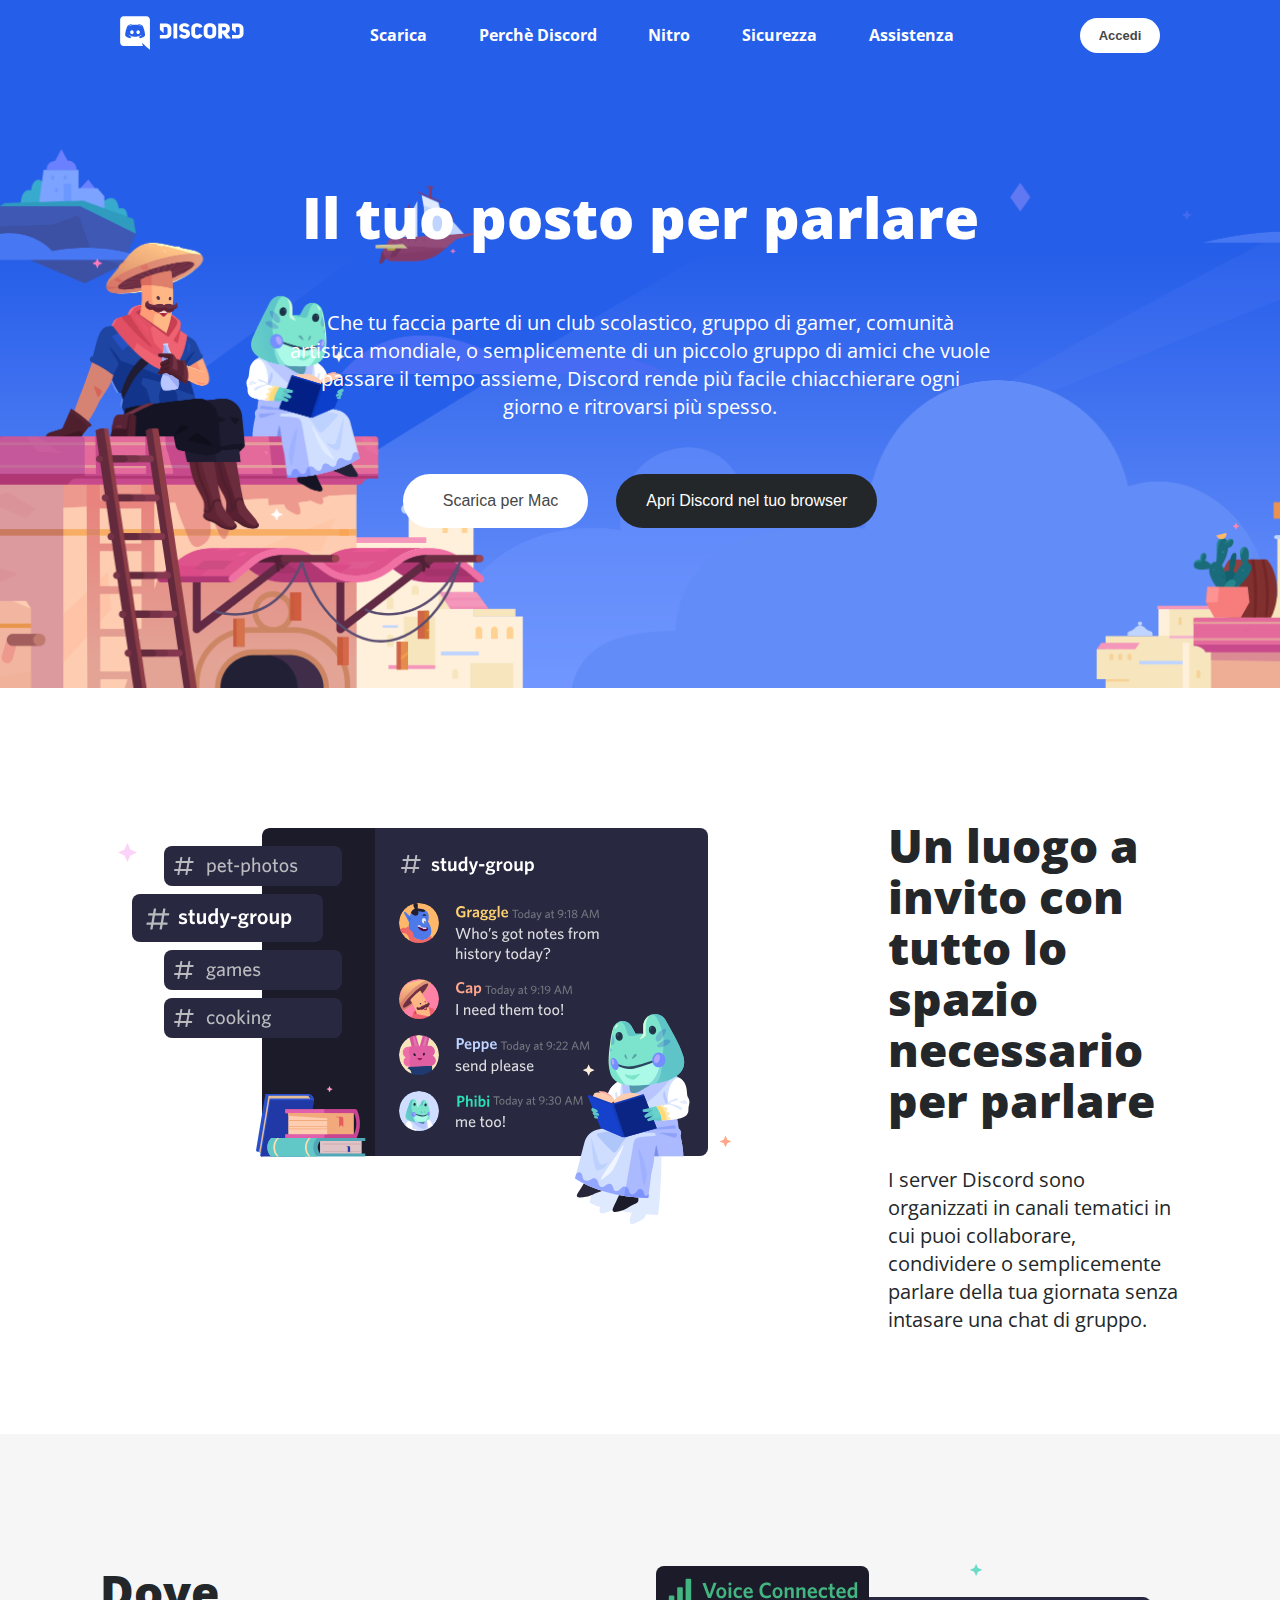
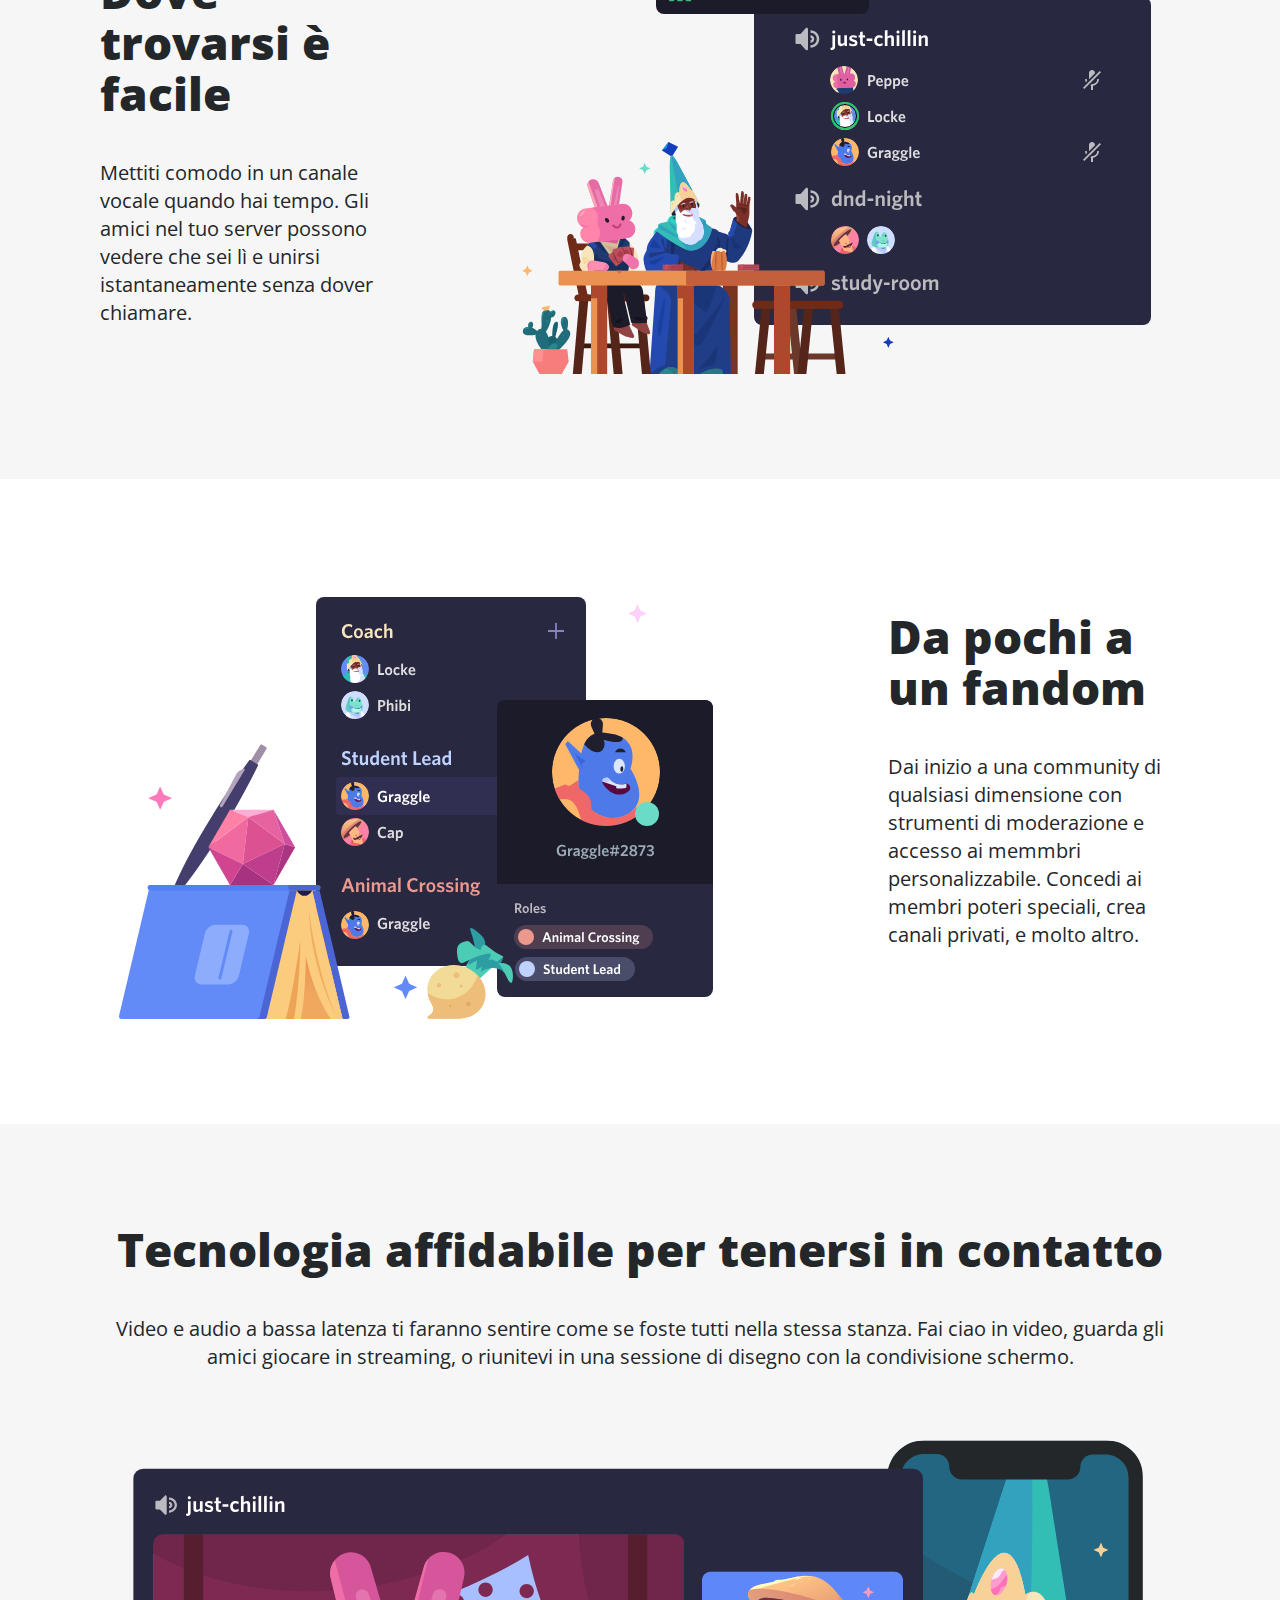
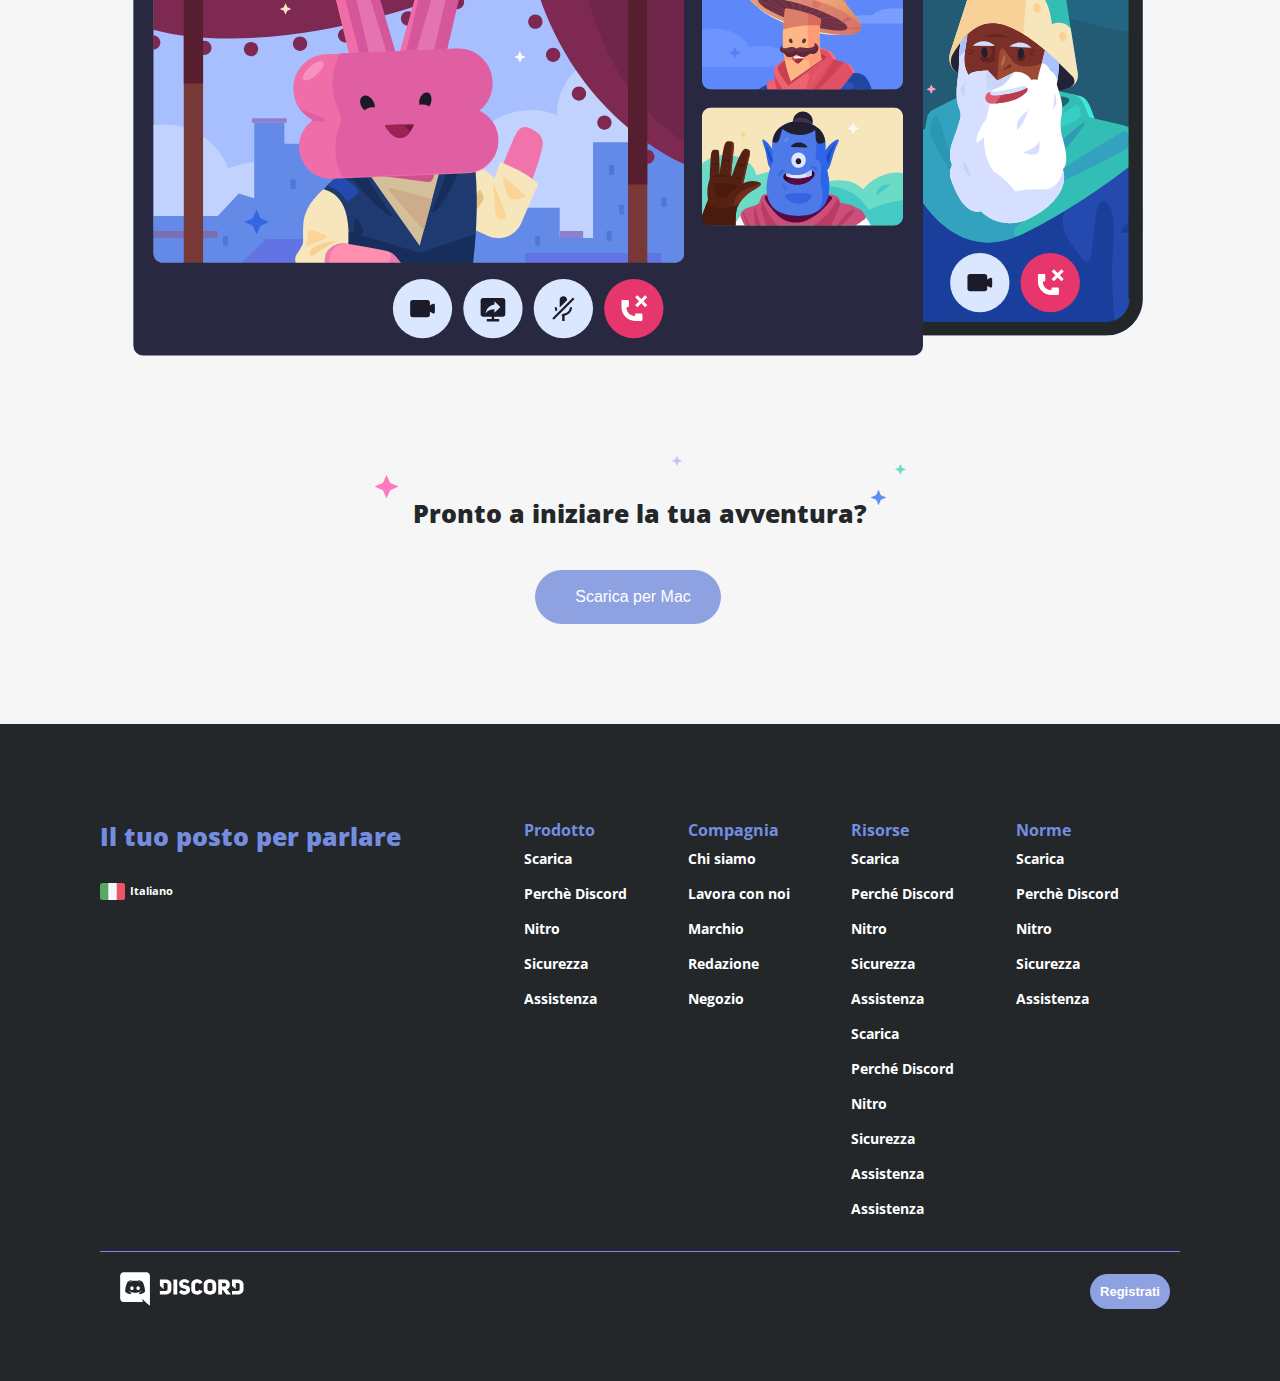
==== bonus/index.html @ 209de82b "add_inizioBonus onde" ====
<!DOCTYPE html>
<html lang="en">
  <head>
    <meta charset="UTF-8" />
    <meta http-equiv="X-UA-Compatible" content="IE=edge" />
    <meta name="viewport" content="width=device-width, initial-scale=1.0" />
    <link rel="stylesheet" href="css/style.css" />
    <link href="https://fonts.cdnfonts.com/css/whitney-2" rel="stylesheet">
    <link rel="preconnect" href="https://fonts.googleapis.com">
    <link rel="preconnect" href="https://fonts.gstatic.com" crossorigin>
    <link href="https://fonts.googleapis.com/css2?family=Open+Sans:ital,wght@0,300;0,400;0,500;0,600;0,700;0,800;1,300;1,400;1,500;1,600;1,700;1,800&display=swap" rel="stylesheet">
    <link rel="stylesheet" href="https://cdnjs.cloudflare.com/ajax/libs/font-awesome/6.2.0/css/all.min.css" integrity="sha512-xh6O/CkQoPOWDdYTDqeRdPCVd1SpvCA9XXcUnZS2FmJNp1coAFzvtCN9BmamE+4aHK8yyUHUSCcJHgXloTyT2A==" crossorigin="anonymous" referrerpolicy="no-referrer" />
    <title>Struttura Discord</title>
  </head>
  <body>
    <div class="main-container">

      <nav>
        <div class="contenitoreNav contenitoreRiferimento">
          <!-- <div class="contenitoreNav"> -->

            <div class="logo"><img src="img/logo.svg" alt="Logo"></div>
            <div class="menu">
              <ul>
                <li><a href="#">Scarica</a></li>
                <li><a href="#">Perchè Discord</a></li>
                <li><a href="#">Nitro</a></li>
                <li><a href="#">Sicurezza</a></li>
                <li><a href="#">Assistenza</a></li>
              </ul>
            </div>
            <div class="login"><button class="btn-nav btnOne" type="button">Accedi</button></div>
        </div>
      </nav>

        <!-- Inizio header -->
        <header>
          <div class="bigHeader">
            <div class="minHeader contenitoreRiferimento">
              <div class="minHeader_contenuto">
                <h1>Il tuo posto per parlare</h1>
                <p>Che tu faccia parte di un club scolastico, gruppo di gamer, comunità artistica mondiale, o semplicemente di un piccolo gruppo di amici che vuole passare il tempo assieme, Discord rende più facile chiacchierare ogni giorno e ritrovarsi più spesso.</p>
                <button class="btn-headerWhite btnTwo" type="button"><i class="fas fa-long-arrow-alt-down"></i>Scarica per Mac</button>
                <button class="btn-headerDark btnTwo" type="button">Apri Discord nel tuo browser</button>
              </div>
            </div>
          </div>
        </header>
        <!-- Fine header -->

        <!-- Inizio main -->
        <main>
          <!-- Inizio sezione Uno -->
          <section class="sezione-uno display-flex">
            <div class="sezione-container contenitoreRiferimento">
              <div class="sezione_immagine">
                <img src="img/item1.svg" alt="imgSezioneUno">
              </div>
              <div class="sezione_testo">
                <h2>Un luogo a invito con tutto lo spazio necessario per parlare</h2>
                <p>I server Discord sono organizzati in canali tematici in cui puoi collaborare, condividere o semplicemente parlare della tua giornata senza intasare una chat di gruppo.</p>
              </div>
            </div>
          </section>
          <!-- Fine sezione Uno -->

          <!-- Inizio sezione Due -->
          <section class="sezione-due display-flex">
            <div class="sezione-container contenitoreRiferimento">
              <div class="sezione_testo">
                <h2>Dove trovarsi è facile</h2>
                <p>Mettiti comodo in un canale vocale quando hai tempo. Gli amici nel tuo server possono vedere che sei lì e unirsi istantaneamente senza dover chiamare.</p>              
              </div>
              <div class="sezione_immagine">
                <img src="img/item2.svg" alt="imgSezioneDue">
              </div>
            </div>
          </section>
          <!-- Fine sezione Due -->

          <!-- Inizio sezione Tre -->
          <section class="sezione-tre display-flex">
            <div class="sezione-container contenitoreRiferimento">
              <div class="sezione_immagine">
                <img src="img/item3.svg" alt="imgSezioneTre">
              </div>
              <div class="sezione_testo">
                <h2>Da pochi a un fandom</h2>
                <p>Dai inizio a una community di qualsiasi dimensione con strumenti di moderazione e accesso ai memmbri personalizzabile. Concedi ai membri poteri speciali, crea canali privati, e molto altro.</p>
              </div>
            </div>
          </section>
          <!-- Fine sezione Tre -->

          <!-- Inizio sezione Quattro -->
          <section class="sezione-quattro display-flex">
            <div class="sezione-container contenitoreRiferimento">
              <div class="sezioneQuattro_contenuto">
                <div class="sezione_testo_sezioneQuattro">
                  <h2>Tecnologia affidabile per tenersi in contatto</h2>
                  <p>Video e audio a bassa latenza ti faranno sentire come se foste tutti nella stessa stanza. Fai ciao in video, guarda gli amici giocare in streaming, o riunitevi in una sessione di disegno con la condivisione schermo.</p>
                </div>
                <div class="sezione_immaginesezioneQuattro">
                  <img src="img/item4-big.svg" alt="imgSezioneTre">
                </div>
              </div>
            </div>
          </section>
          <!-- Fine sezione Quattro -->
          <section class="cta">
            <h3 class="h3SfondoStelle">Pronto a iniziare la tua avventura?</h3>
            <button class="btn-headerWhite btnCta btnTwo" type="button"><i class="fas fa-long-arrow-alt-down"></i>Scarica per Mac</button>
          </section>

        </main>
        <!-- Fine main -->

        <!-- Inizio Footer -->
        <footer>
          <section class="footer display-flex">
            <div class="sezione-container contenitoreRiferimento">
              <div class="footer-uno box">
                <h3>Il tuo posto per parlare</h3>
                <div class="Lingua">
                  <img src="img/ita.png" class="BandieraImg" alt="Bandiera italia"><span>Italiano <i class="fa-solid fa-chevron-down"></i></span>
                </div>
                <div class="social">
                  <i class="fa-brands fa-twitter"></i>
                  <i class="fa-brands fa-instagram"></i>
                  <i class="fa-brands fa-facebook"></i>
                  <i class="fa-brands fa-youtube"></i>
                </div>
              </div>
              <div class="footer-due box">
                <h4>Prodotto</h4>
                <ul>
                  <li><a href="#">Scarica</a></li>
                  <li><a href="#">Perchè Discord</a></li>
                  <li><a href="#">Nitro</a></li>
                  <li><a href="#">Sicurezza</a></li>
                  <li><a href="#">Assistenza</a></li>
                </ul>
              </div>
              <div class="footer-tre box">
                <h4>Compagnia</h4>
                <ul>
                  <li><a href="#">Chi siamo</a></li>
                  <li><a href="#">Lavora con noi</a></li>
                  <li><a href="#">Marchio</a></li>
                  <li><a href="#">Redazione</a></li>
                  <li><a href="#">Negozio</a></li>
                </ul>
              </div>
              <div class="footer-quattro box">
                <h4>Risorse</h4>
                <ul>
                  <li><a href="#">Scarica</a></li>
                  <li><a href="#">Perché Discord</a></li>
                  <li><a href="#">Nitro</a></li>
                  <li><a href="#">Sicurezza</a></li>
                  <li><a href="#">Assistenza</a></li>
                  <li><a href="#">Scarica</a></li>
                  <li><a href="#">Perché Discord</a></li>
                  <li><a href="#">Nitro</a></li>
                  <li><a href="#">Sicurezza</a></li>
                  <li><a href="#">Assistenza</a></li>
                  <li><a href="#">Assistenza</a></li>
                </ul>
              </div>
              <div class="footer-cinque box">
                <h4>Norme</h4>
                <ul>
                  <li><a href="#">Scarica</a></li>
                  <li><a href="#">Perchè Discord</a></li>
                  <li><a href="#">Nitro</a></li>
                  <li><a href="#">Sicurezza</a></li>
                  <li><a href="#">Assistenza</a></li>
                </ul>
              </div>
            </div>
          </section>

          <section class="footer-logo">
            <div class="sezione-container-footer contenitoreRiferimento">
              <div class="contenuto-footer-logo">
                <div class="logo-footer">
                  <img src="img/logo.svg" alt="Logo">
                </div>
                <div class="bottone-footer"><button class="btn-footer-min btnOne" type="button">Registrati</button></div>
              </div>
            </div>
          </section>
        </footer>
        <!-- Fine Footer -->
      </div>
    </div>
  </body>
</html>
---- bonus/css/style.css ----
/* RESET */
* {
  padding: 0;
  margin: 0;
  box-sizing: border-box;
}

body {
  font-family: "Whitney", sans-serif;
  font-family: "Whitney Semibold", sans-serif;
  font-family: "Whitney Book", sans-serif;
  font-family: "Whitney Light", sans-serif;
  font-family: "Open Sans", sans-serif;
}

h2 {
  font-size: 46px;
  font-weight: 900;
  line-height: 51px;
  padding-bottom: 40px;
  color: #23272a;
}

p {
  line-height: 28px;
  font-size: 20px;
  color: #23272a;
}

.contenitoreRiferimento {
  max-width: 1080px;
  margin: 0 auto;
}

h3 {
  font-size: 25px;
  color: #23272a;
  font-weight: 800;
}

/* NAV */
nav {
  height: 70px;
  background-color: #255ee9;
  display: flex;
  justify-content: center;
  align-items: center;
}

.contenitoreNav {
  width: 100%;
  display: flex;
  justify-content: space-between;
  align-items: center;
}

.logo {
  padding-left: 20px;
  flex-grow: 1;
}

.menu {
  flex-grow: 2;
}

.menu ul {
  display: flex;
  justify-content: space-around;
  align-items: center;
}

.menu ul li:not(:last-child) {
  margin-right: 10px;
}

.menu ul li {
  list-style: none;
}

.menu ul li a {
  color: #fff;
  font-weight: bold;
  text-decoration: none;
}

.login {
  padding-right: 20px;
  text-align: right;
  flex-grow: 1;
}

/* STILI BOTTONI */
.btnOne {
  height: 35px;
  border-radius: 50px;
  border: none;
  font-weight: bold;
  font-size: 13px;
  cursor: pointer;
}

.btnTwo {
  height: 54px;
  border-radius: 50px;
  border: none;
  font-size: 16px;
  padding: 0 30px;
  cursor: pointer;
}

.btn-nav {
  width: 80px;
  background-color: #fff;
  color: #464646;
}

.btn-headerWhite {
  background-color: #fff;
  color: #464646;
  margin-right: 24px;
}

.btn-headerDark {
  background-color: #23272a;
  color: #fff;
}

.fas.fa-long-arrow-alt-down {
  padding-right: 10px;
}

.logo {
  cursor: pointer;
}

/* HEADER */
.bigHeader {
  background-image: url(../img/jumbo.png);
  background-size: cover;
  display: flex;
  justify-content: center;
  align-items: flex-start;
  width: 100%;
  height: 618px;
}

.minHeader {
  min-width: 42%;
  display: flex;
  justify-content: center;
  align-items: center;
  padding-top: 108px;
}

.minHeader h1 {
  color: #fff;
  padding-bottom: 53px;
  font-weight: 800;
  font-size: 57px;
}

.minHeader_contenuto {
  width: 65%;
  text-align: center;
}

.minHeader p {
  color: #fff;
  line-height: 28px;
  padding-bottom: 53px;
}

/* PROPRIETA IN COMUNE ALLE SEZIONI*/

.display-flex {
  display: flex;
  justify-content: center;
  align-items: center;
}

.sezione-container {
  width: 100%;
  display: flex;
  justify-content: space-between;
}

.sezione_testo {
  width: 27%;
  padding-top: 32px;
}

/* INIZIO SEZIONI */

.sezione-uno,
.sezione-tre {
  padding: 100px 0px;
}

.sezione-due {
  background-color: #f6f6f6;
  padding: 100px 0px;
}

.sezione-quattro {
  background-color: #f6f6f6;
  padding-top: 100px;
}

.sezioneQuattro_contenuto {
  text-align: center;
}

.sezione_immaginesezioneQuattro img {
  width: 1080px;
}

/* CTA */

.cta {
  text-align: center;
  background-color: #f6f6f6;
  padding-bottom: 100px;
}

.h3SfondoStelle {
  background-image: url(../img/stars.svg);
  background-position: center;
  background-repeat: no-repeat;
  padding-top: 65px;
}

.btnCta {
  margin-top: 40px;
  background-color: #8ea1e1;
  color: white;
}

/* FINE SEZIONI */

.footer {
  background-color: #23272a;
  padding-top: 70px;
  padding: 95px 0px 25px 0px;
}

footer h3,
h4 {
  color: #758de1;
}

.footer-uno {
  flex-grow: 2;
}

.Lingua {
  padding-top: 30px;
}

.BandieraImg {
  width: 25px;
}

.fa-solid,
.fas {
  font-size: 10px;
}

span {
  font-weight: bold;
  font-size: 11px;
  color: white;
  padding: 0px 5px;
  vertical-align: top;
}

.social {
  color: #fff;
  padding-top: 10px;
  letter-spacing: 7px;
}

.footer-due {
  flex-grow: 1;
}

.box ul {
  list-style: none;
}

.box ul a {
  text-decoration: none;
  color: #fff;
  font-size: 14px;
  font-weight: bold;
  line-height: 35px;
}

.footer-tre {
  flex-grow: 1;
}

.footer-quattro {
  flex-grow: 1;
}

.footer-cinque {
  flex-grow: 1;
}

.footer-logo {
  background-color: #23272a;
  display: flex;
  justify-content: flex-end;
  padding-bottom: 70px;
}

.contenuto-footer-logo {
  width: 100%;
  display: flex;
  justify-content: space-between;
  align-items: center;
  padding-top: 20px;
}

.sezione-container-footer {
  width: 100%;
  /* background-color: #7f81ff; */
  display: flex;
  justify-content: center;
  align-items: flex-end;
  border-top: 1px solid #7f81ff;
}

.logo-footer {
  padding-left: 20px;
  cursor: pointer;
}

.bottone-footer {
  padding-right: 10px;
}

.btn-footer-min {
  width: 80px;
  background-color: #8ea1e1;
  color: #ffffff;
}

/* ONDE */
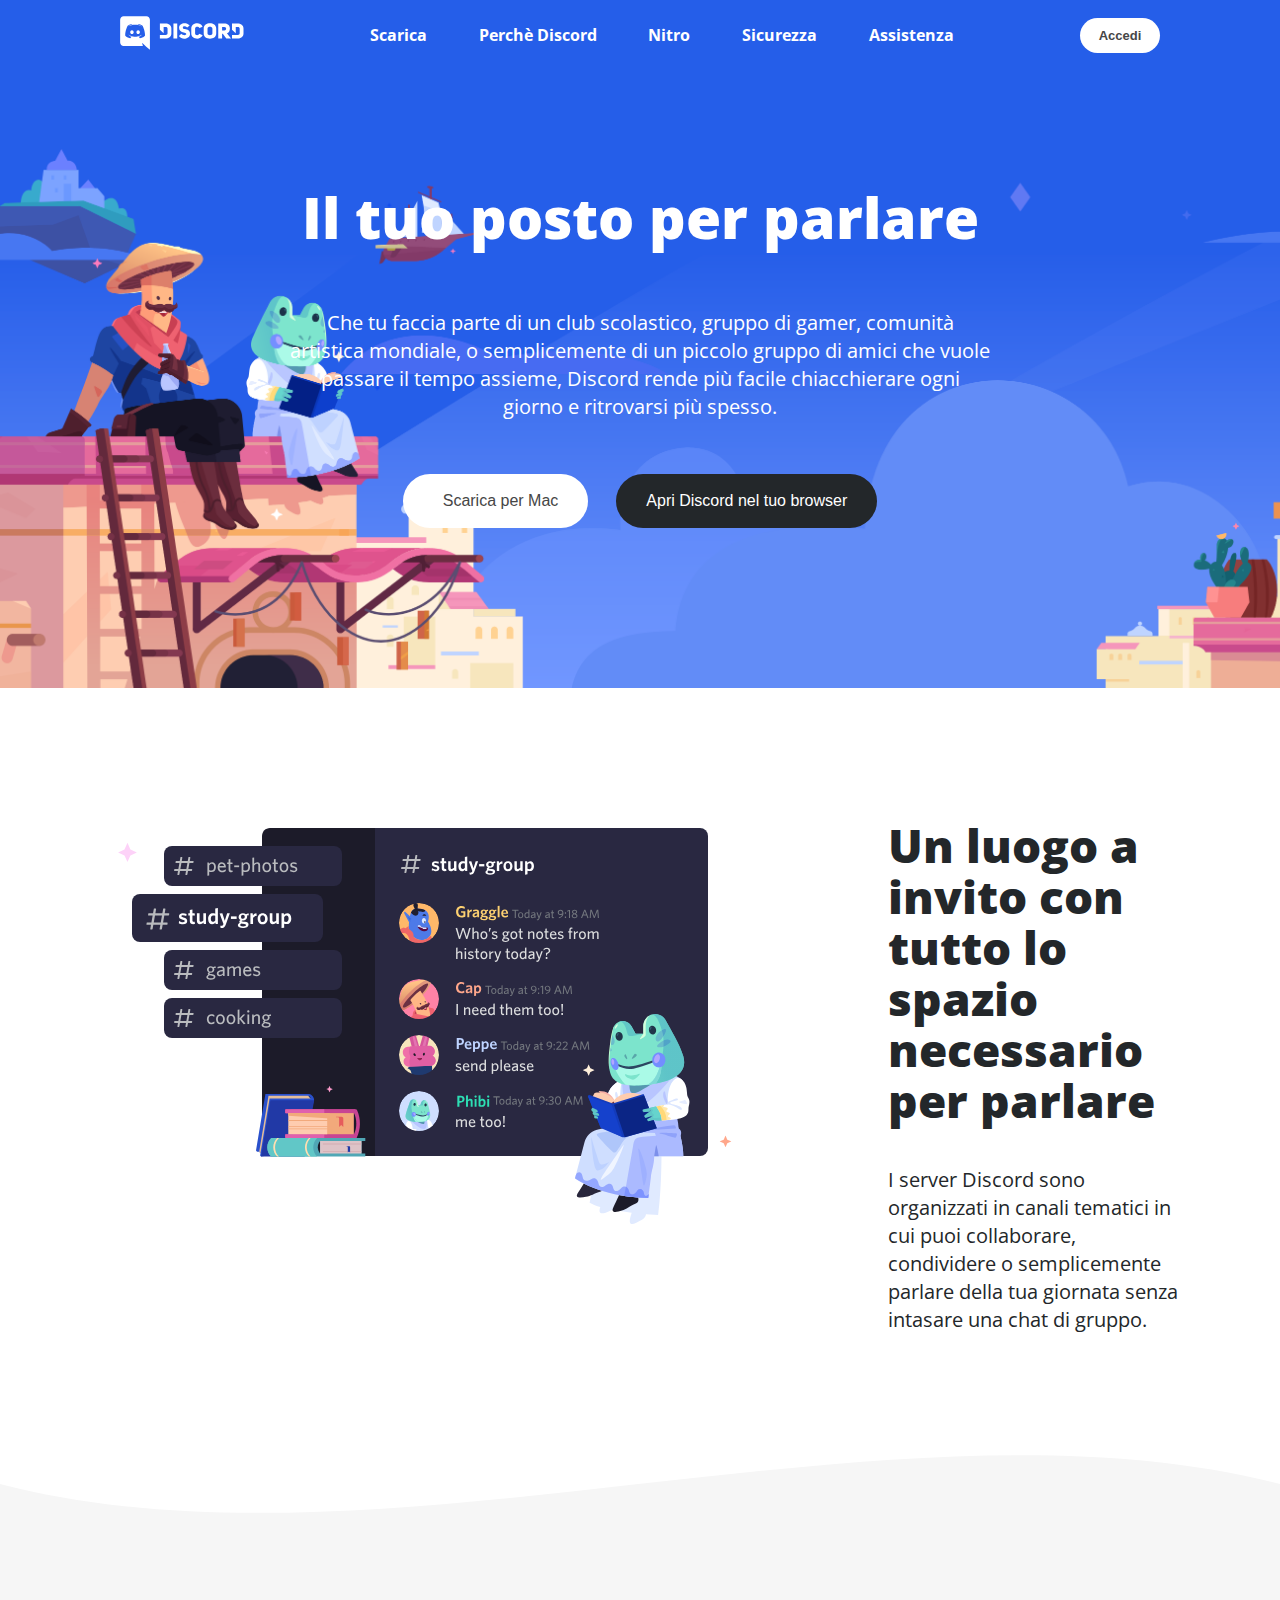
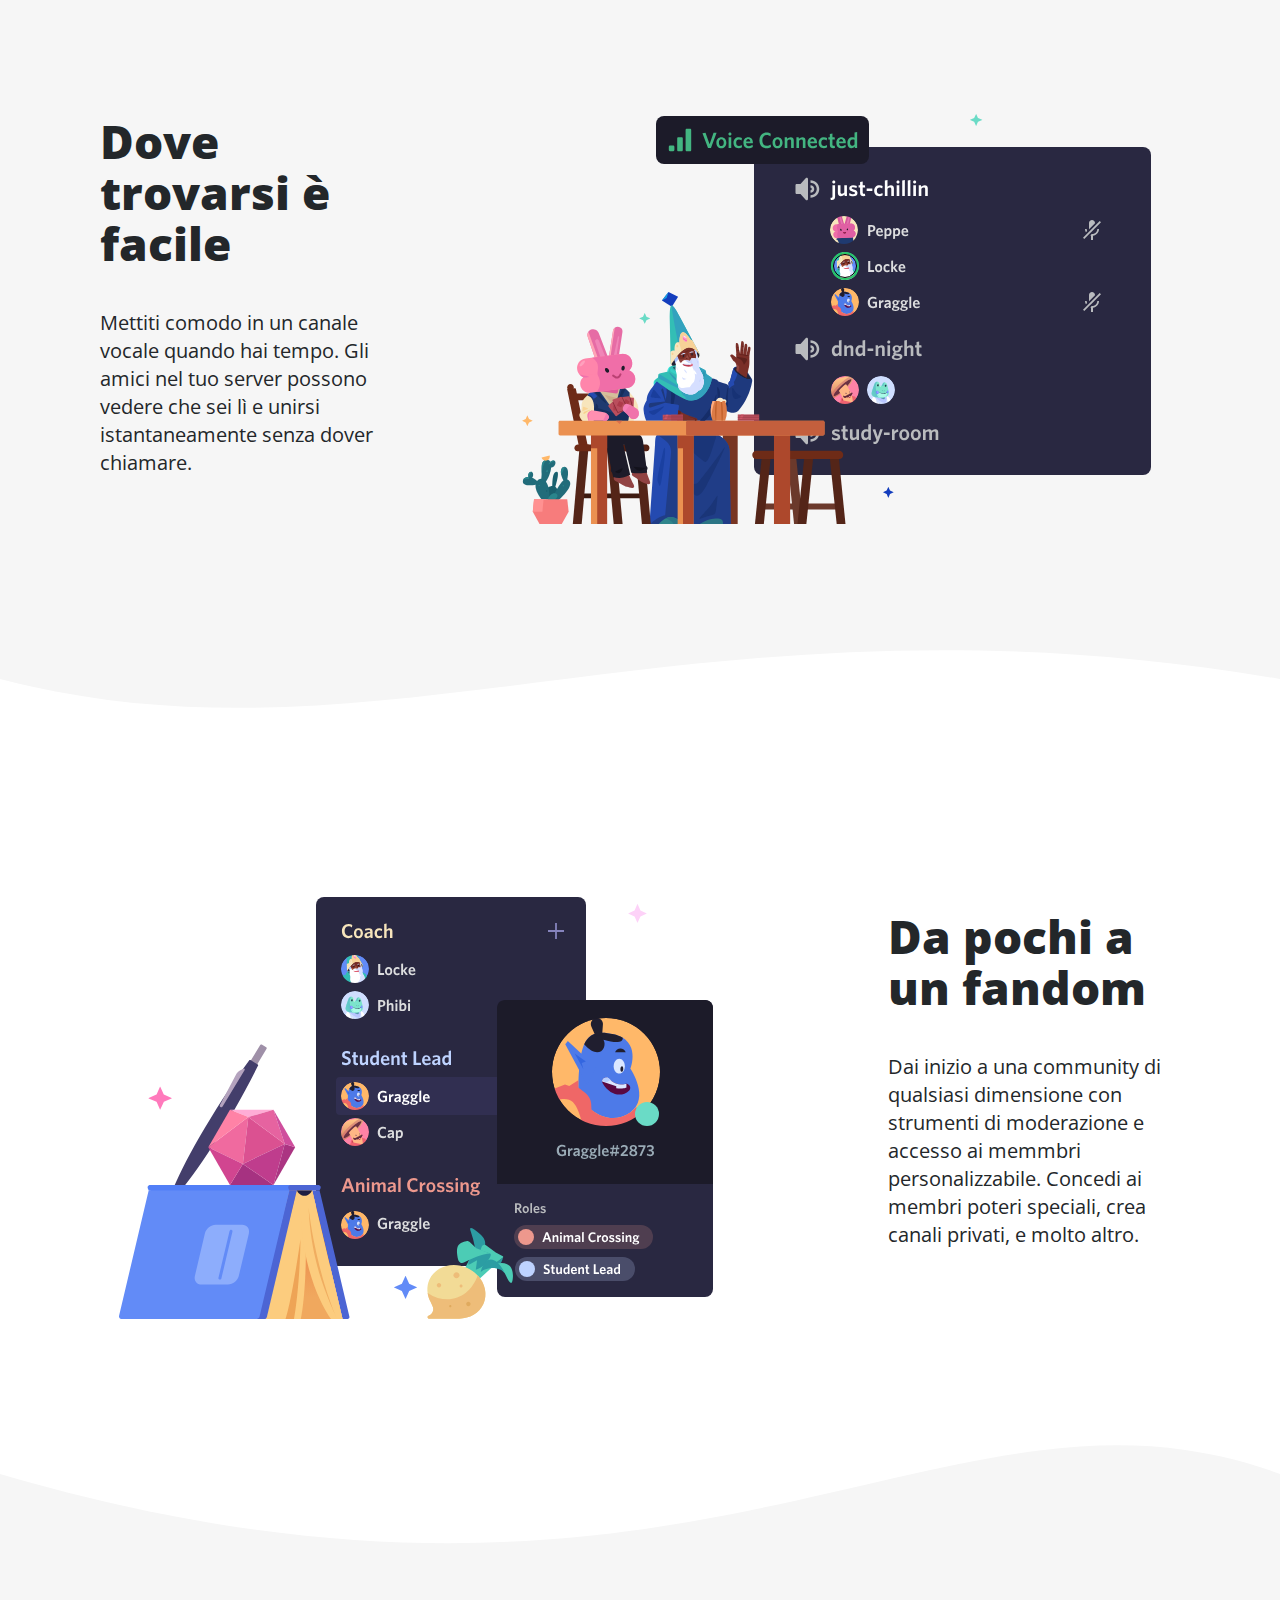
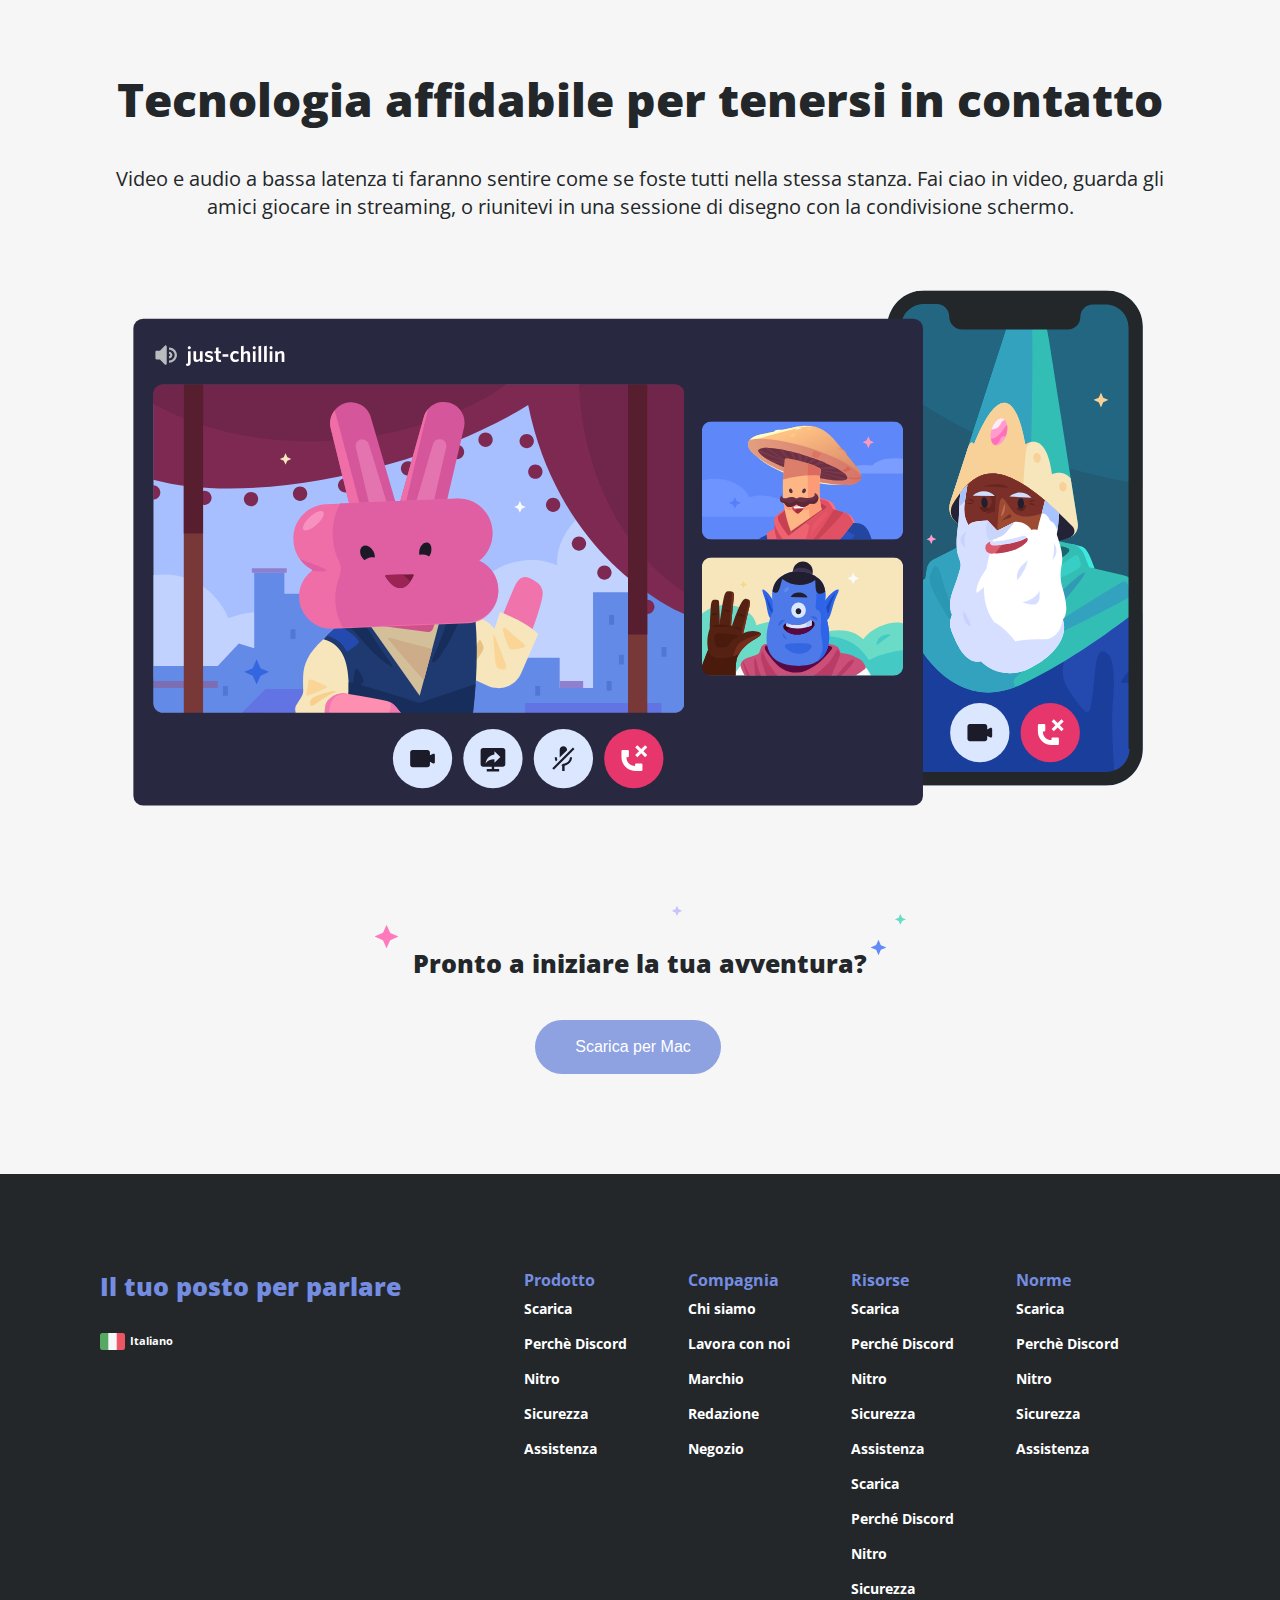
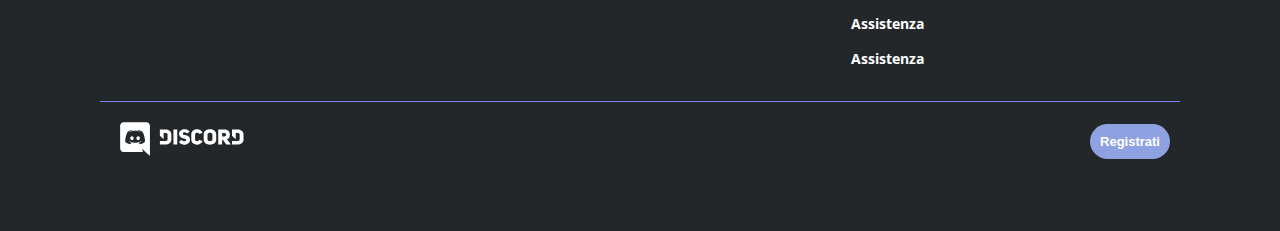
==== commit fada205e: "add_onde" ====
--- a/bonus/index.html
+++ b/bonus/index.html
@@ -64,6 +64,7 @@
           </section>
           <!-- Fine sezione Uno -->
 
+<div style="height: 150px; overflow: hidden;" ><svg viewBox="0 0 500 150" preserveAspectRatio="none" style="height: 100%; width: 100%;"><path d="M0.00,49.98 C149.99,150.00 349.20,-49.98 500.00,49.98 L500.00,150.00 L0.00,150.00 Z" style="stroke: none; fill: #f6f6f6;"></path></svg></div>
           <!-- Inizio sezione Due -->
           <section class="sezione-due display-flex">
             <div class="sezione-container contenitoreRiferimento">
@@ -77,8 +78,7 @@
             </div>
           </section>
           <!-- Fine sezione Due -->
-
-          <!-- Inizio sezione Tre -->
+          <div style="height: 150px; overflow: hidden;" ><svg viewBox="0 0 500 150" preserveAspectRatio="none" style="height: 100%; width: 100%;"><path d="M0.00,49.98 C149.99,150.00 271.49,-49.98 500.00,49.98 L500.00,0.00 L0.00,0.00 Z" style="stroke: none; fill: #f6f6f6;"></path></svg></div>          <!-- Inizio sezione Tre -->
           <section class="sezione-tre display-flex">
             <div class="sezione-container contenitoreRiferimento">
               <div class="sezione_immagine">
@@ -91,7 +91,7 @@
             </div>
           </section>
           <!-- Fine sezione Tre -->
-
+          <div style="height: 150px; overflow: hidden;" ><svg viewBox="0 0 500 150" preserveAspectRatio="none" style="height: 100%; width: 100%;"><path d="M0.00,49.98 C273.42,255.11 369.35,-73.50 500.00,49.98 L500.00,150.00 L0.00,150.00 Z" style="stroke: none; fill: #f6f6f6;"></path></svg></div>
           <!-- Inizio sezione Quattro -->
           <section class="sezione-quattro display-flex">
             <div class="sezione-container contenitoreRiferimento">
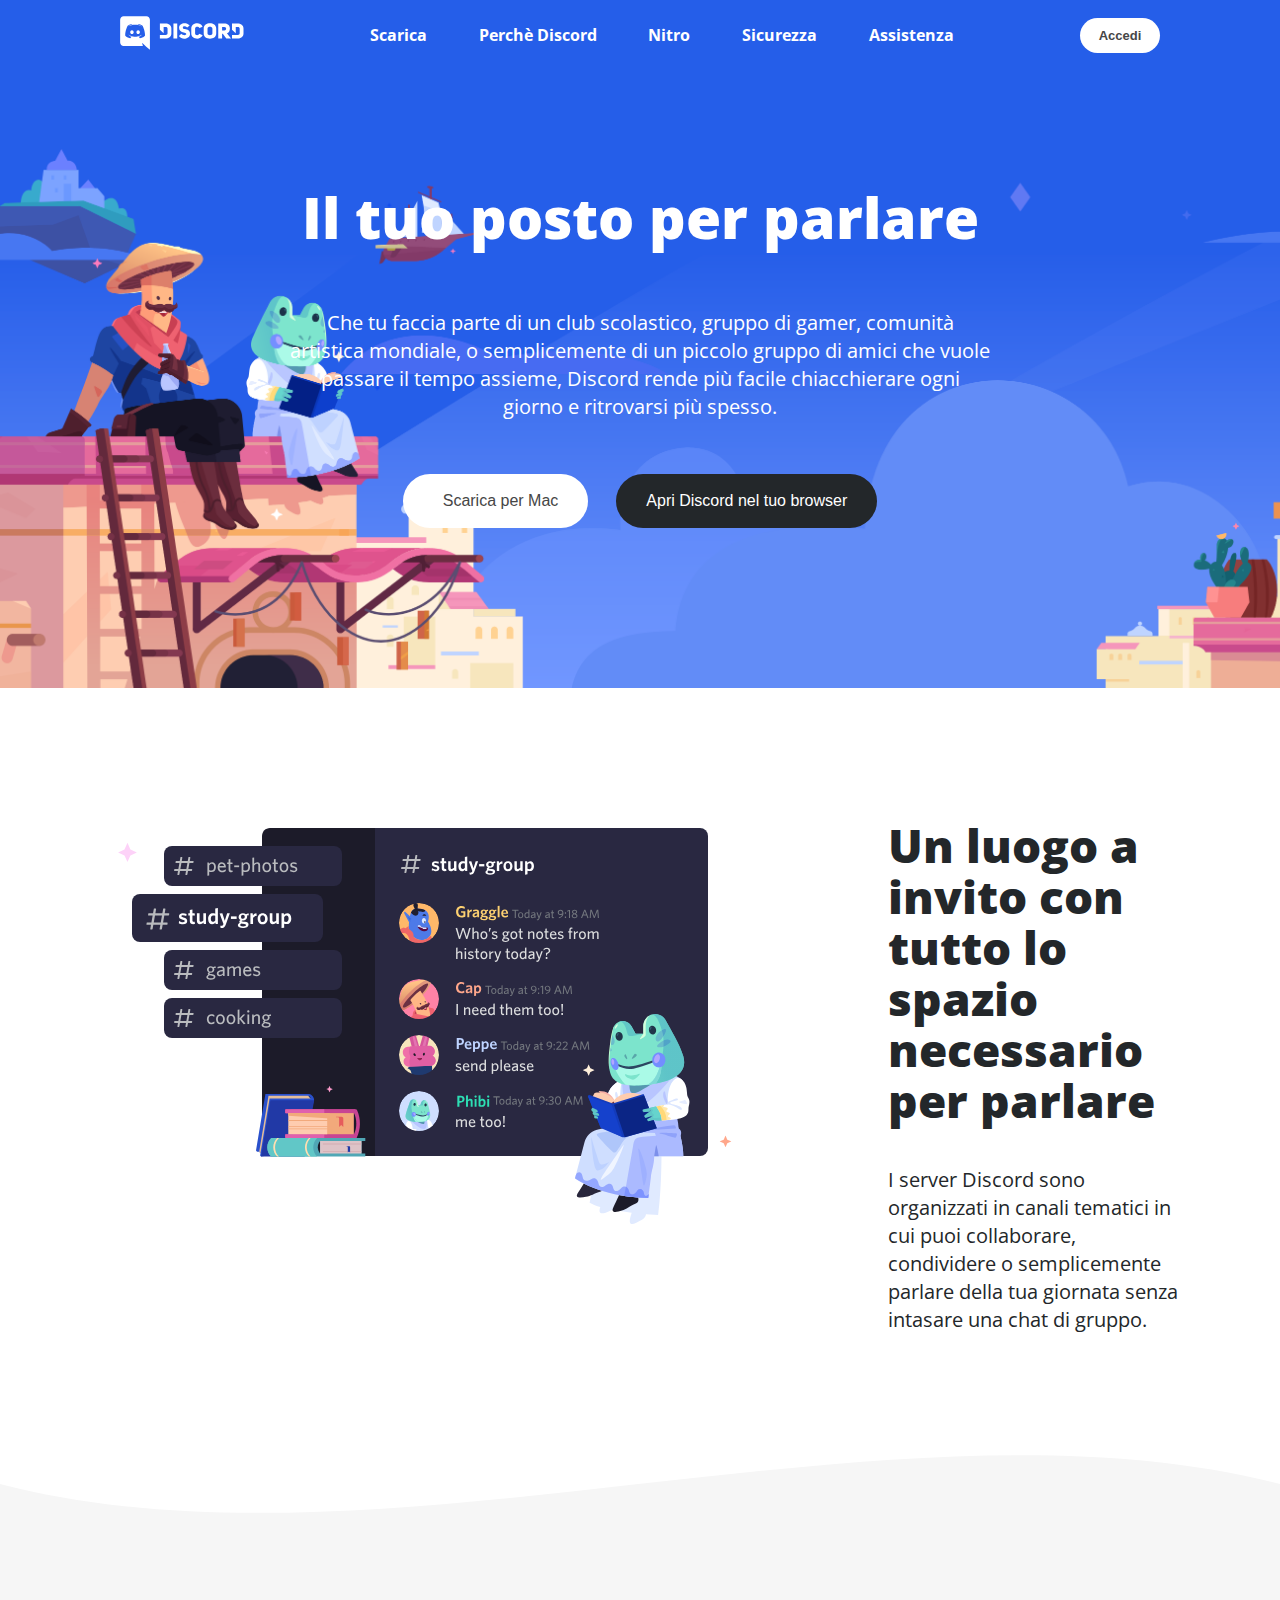
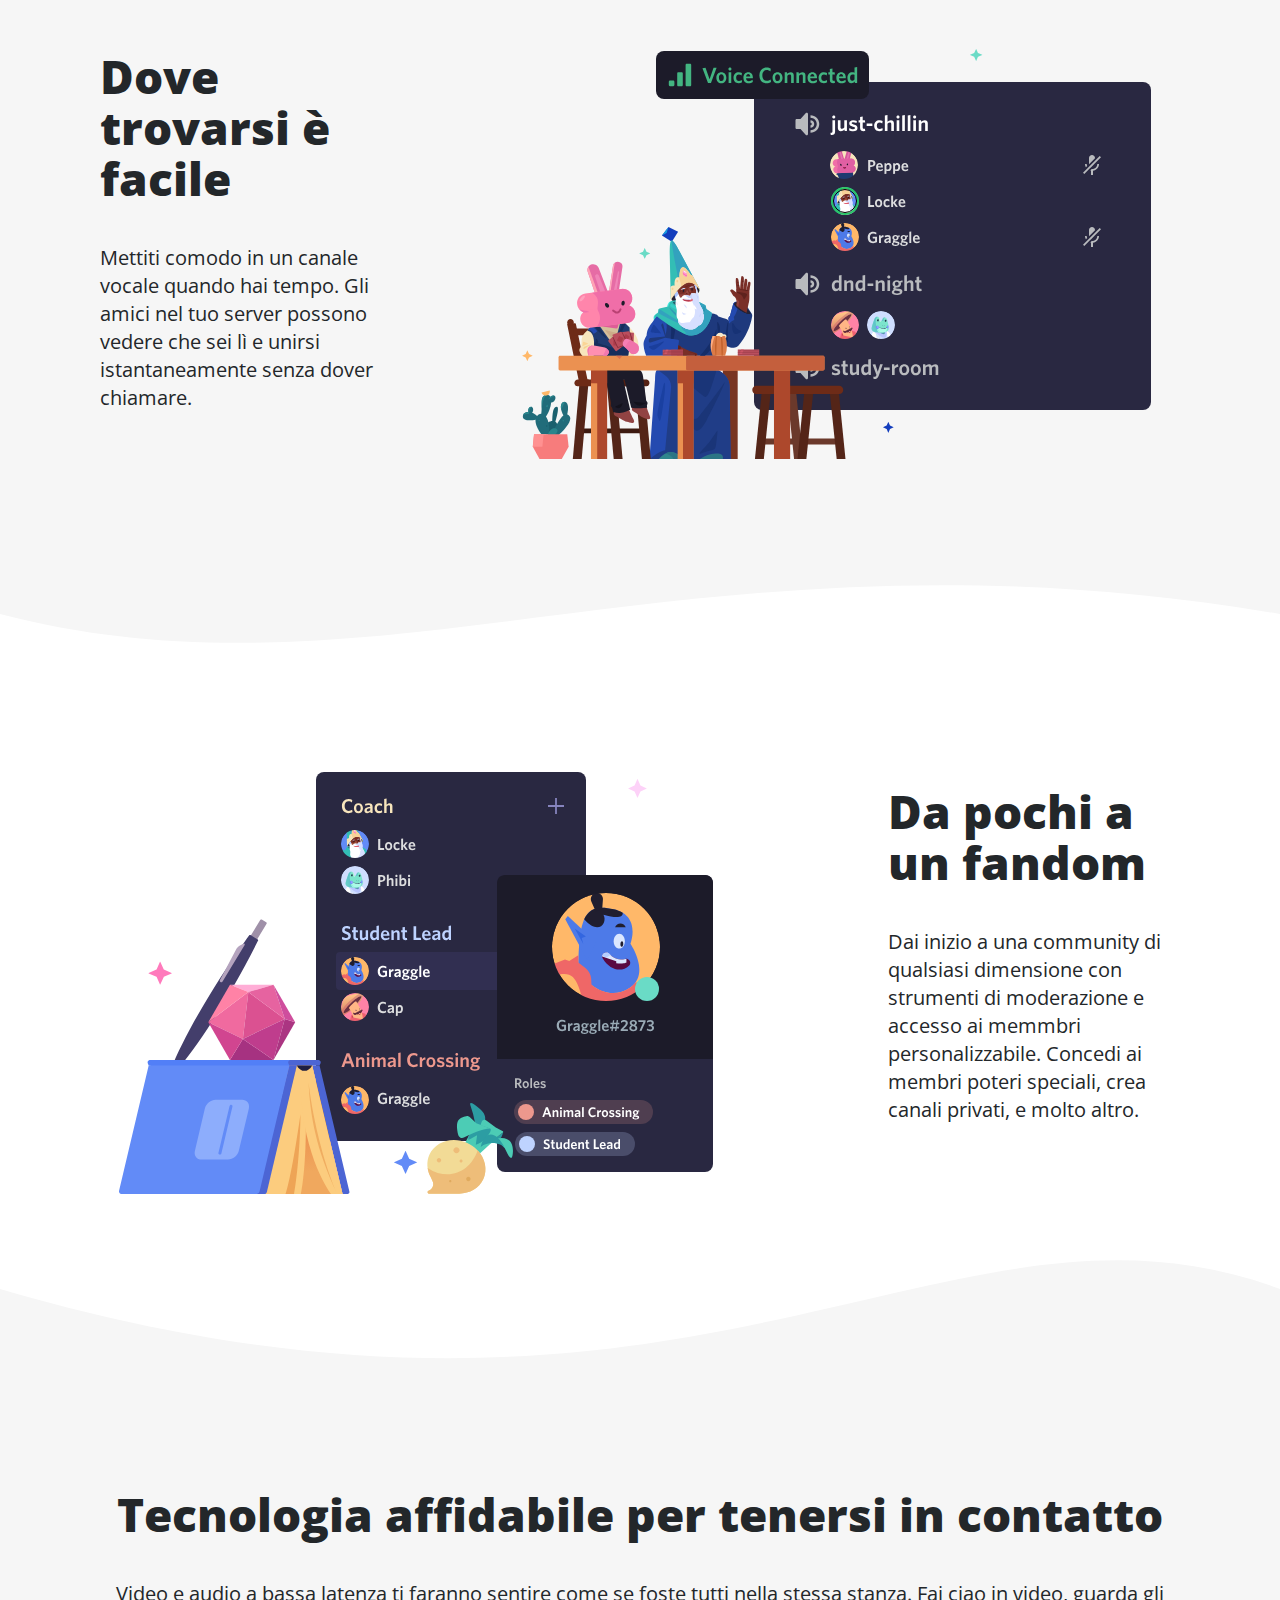
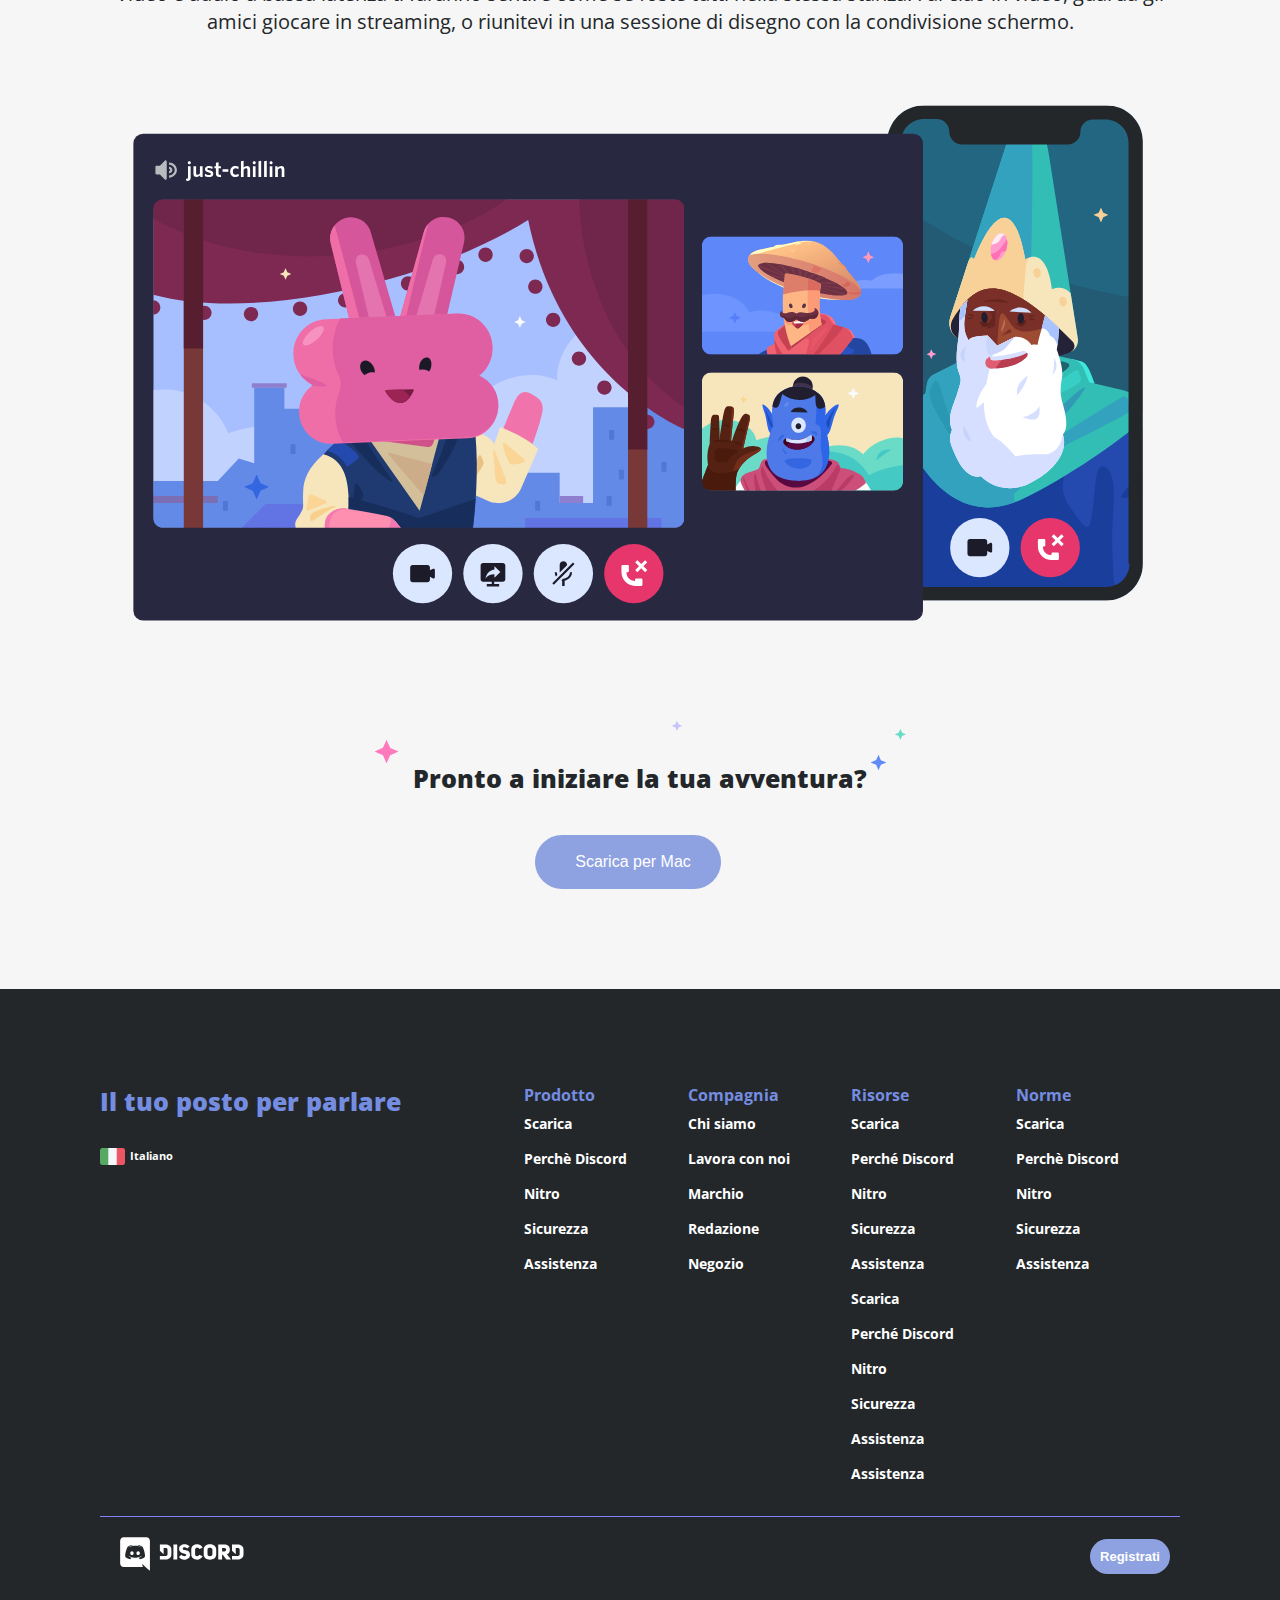
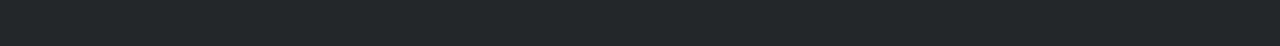
==== commit 4e28ec2f: "add_button effect" ====
--- a/bonus/index.html
+++ b/bonus/index.html
@@ -125,10 +125,10 @@
                   <img src="img/ita.png" class="BandieraImg" alt="Bandiera italia"><span>Italiano <i class="fa-solid fa-chevron-down"></i></span>
                 </div>
                 <div class="social">
-                  <i class="fa-brands fa-twitter"></i>
-                  <i class="fa-brands fa-instagram"></i>
-                  <i class="fa-brands fa-facebook"></i>
-                  <i class="fa-brands fa-youtube"></i>
+                  <a href><i class="fa-brands fa-twitter"></i></a>
+                  <a href><i class="fa-brands fa-instagram"></i></a>
+                  <a href><i class="fa-brands fa-facebook"></i></a>
+                  <a href><i class="fa-brands fa-youtube"></i></a>
                 </div>
               </div>
               <div class="footer-due box">
--- a/bonus/css/style.css
+++ b/bonus/css/style.css
@@ -114,12 +114,39 @@
   color: #464646;
 }
 
+.btn-nav:hover {
+  box-shadow: 0 8px 15px rgb(0 0 0 / 20%);
+}
+
+.btn-nav:active {
+  transform: translateY(4px);
+  box-shadow: 0 8px 15px rgb(0 0 0 / 20%);
+}
+
 .btn-headerWhite {
   background-color: #fff;
   color: #464646;
   margin-right: 24px;
 }
 
+.btn-headerWhite:hover {
+  box-shadow: 0 8px 15px rgb(0 0 0 / 20%);
+}
+
+.btn-headerWhite:active {
+  transform: translateY(4px);
+}
+
+.btn-headerDark:hover {
+  box-shadow: 0 8px 15px rgb(0 0 0 / 20%);
+  background-color: #2e3336;
+}
+
+.btn-headerDark:active {
+  background-color: #2e3336;
+  transform: translateY(4px);
+}
+
 .btn-headerDark {
   background-color: #23272a;
   color: #fff;
@@ -191,14 +218,16 @@
 
 /* INIZIO SEZIONI */
 
-.sezione-uno,
+.sezione-uno {
+  padding: 100px 0px;
+}
 .sezione-tre {
-  padding: 100px 0px;
+  padding: 40px 0px;
 }
 
 .sezione-due {
   background-color: #f6f6f6;
-  padding: 100px 0px;
+  padding: 35px 0px 100px 0px;
 }
 
 .sezione-quattro {
@@ -274,8 +303,11 @@
 }
 
 .social {
-  color: #fff;
   padding-top: 10px;
+}
+
+.social a {
+  color: #fff;
   letter-spacing: 7px;
 }
 
@@ -346,4 +378,13 @@
   color: #ffffff;
 }
 
-/* ONDE */
+.btn-footer-min:active {
+  transform: translateY(4px);
+  box-shadow: 0 8px 15px rgb(0 0 0 / 20%);
+}
+
+.btn-footer-min:hover {
+  box-shadow: 0 8px 15px rgb(0 0 0 / 20%);
+  color: #8ea1e1;
+  background-color: #ffffff;
+}
